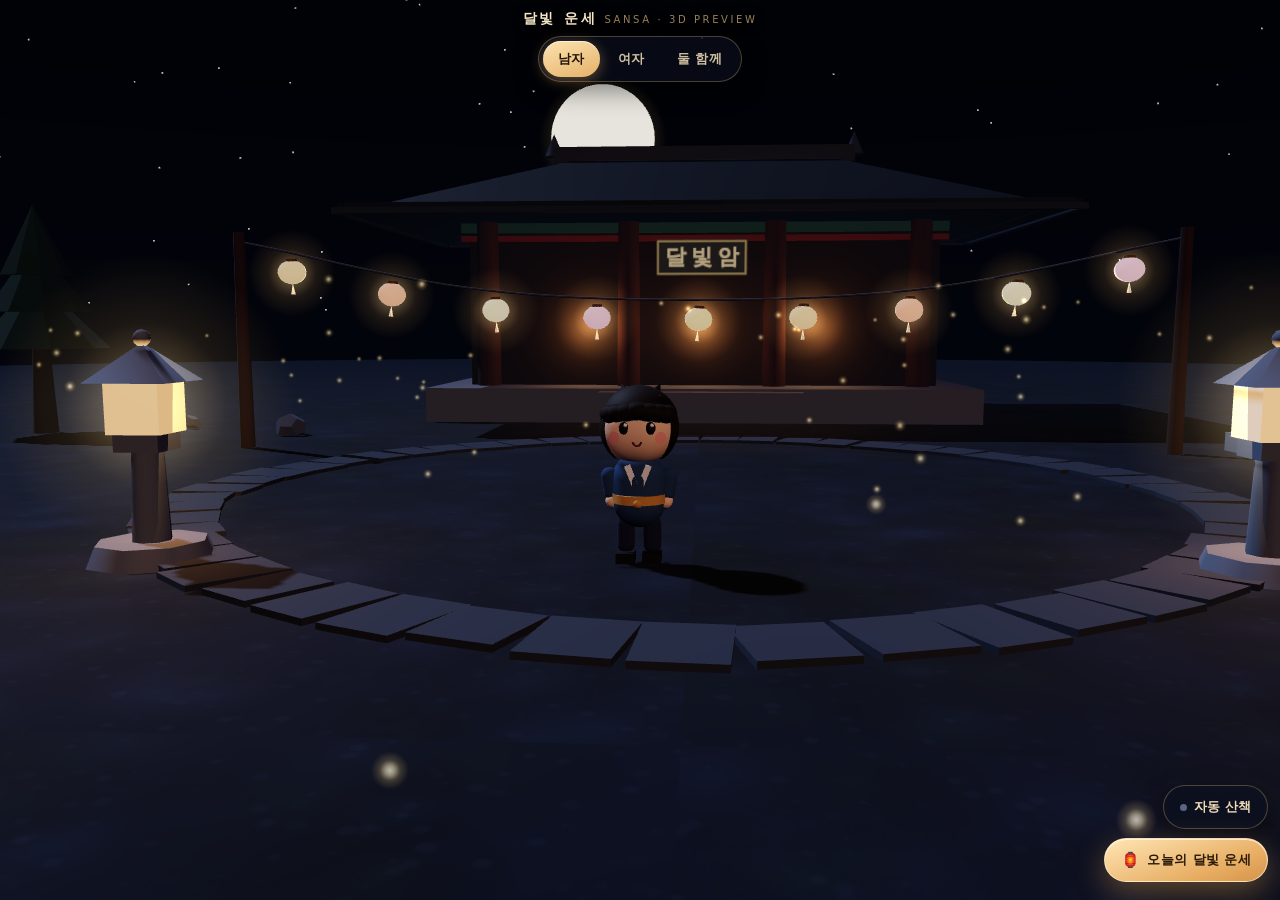
==== index.html @ 8871ae8c "석탑·석등 비율과 밝기 다듬기" ====
<!DOCTYPE html>
<html lang="ko">
<head>
<meta charset="utf-8" />
<meta name="viewport" content="width=device-width, initial-scale=1, maximum-scale=1, user-scalable=no, viewport-fit=cover" />
<meta name="theme-color" content="#070b18" />
<meta name="description" content="달빛 운세 — 고요한 산사 마당에서 남녀 캐릭터가 걷는 3D 미리보기" />
<title>🏮 달빛 운세 · 산사 마당 (3D 미리보기)</title>
<link rel="icon" href="data:image/svg+xml,%3Csvg xmlns='http://www.w3.org/2000/svg' viewBox='0 0 100 100'%3E%3Ctext y='.9em' font-size='90'%3E%F0%9F%8F%AE%3C/text%3E%3C/svg%3E" />
<style>
  :root{
    --gold:#f6d08a;
    --gold-deep:#e0a95f;
    --ink:#0a0f1e;
    --glass:rgba(12,17,32,.62);
    --line:rgba(246,208,138,.28);
  }
  *{box-sizing:border-box;-webkit-tap-highlight-color:transparent}
  html,body{height:100%;margin:0;overflow:hidden;background:#070b18;
    font-family:-apple-system,BlinkMacSystemFont,"Apple SD Gothic Neo","Malgun Gothic","Noto Sans KR",system-ui,sans-serif;
    color:#f2e8d5;user-select:none;-webkit-user-select:none;touch-action:none}
  #app{position:fixed;inset:0}
  canvas{display:block;width:100%;height:100%;outline:none}

  /* ── 로딩 ── */
  #loader{position:fixed;inset:0;display:flex;flex-direction:column;align-items:center;justify-content:center;
    gap:18px;background:radial-gradient(circle at 50% 35%,#1a2544 0%,#070b18 70%);z-index:60;transition:opacity .8s ease}
  #loader.hide{opacity:0;pointer-events:none}
  #loader .moon{width:74px;height:74px;border-radius:50%;
    background:radial-gradient(circle at 38% 34%,#fffdf2,#ffe9b8 55%,#e8c88a);
    box-shadow:0 0 40px 14px rgba(255,229,170,.35),0 0 120px 40px rgba(150,180,255,.18);
    animation:breathe 3.2s ease-in-out infinite}
  @keyframes breathe{0%,100%{transform:scale(1);opacity:.95}50%{transform:scale(1.06);opacity:1}}
  #loader p{margin:0;font-size:14px;letter-spacing:.22em;color:#d9c7a1}
  #loader small{font-size:11px;color:#7f8aa8;letter-spacing:.1em}

  /* ── 상단 바 ── */
  .topbar{position:fixed;top:0;left:0;right:0;padding:calc(10px + env(safe-area-inset-top)) 12px 0;
    display:flex;flex-direction:column;align-items:center;gap:8px;z-index:20;pointer-events:none}
  .brand{display:flex;align-items:baseline;gap:7px;font-size:14px;letter-spacing:.14em;
    color:#f7e7c6;text-shadow:0 2px 12px rgba(0,0,0,.7)}
  .brand b{font-weight:700;letter-spacing:.2em}
  .brand span{font-size:10px;letter-spacing:.26em;color:rgba(246,208,138,.62)}
  .seg{display:flex;gap:3px;padding:4px;border-radius:999px;background:var(--glass);
    border:1px solid var(--line);backdrop-filter:blur(14px);-webkit-backdrop-filter:blur(14px);
    box-shadow:0 8px 26px rgba(0,0,0,.45);pointer-events:auto}
  .seg button{appearance:none;border:0;background:transparent;color:#cdbf9f;font:inherit;font-size:13px;
    font-weight:600;letter-spacing:.02em;padding:9px 15px;border-radius:999px;cursor:pointer;
    transition:background .25s,color .25s,transform .12s;min-height:36px}
  .seg button:active{transform:scale(.96)}
  .seg button.on{background:linear-gradient(160deg,#fbe3b0,#e6b169);color:#241708;
    box-shadow:0 3px 14px rgba(240,180,106,.4),inset 0 1px 0 rgba(255,255,255,.6)}

  /* ── 우측 버튼 ── */
  .actions{position:fixed;right:12px;bottom:calc(18px + env(safe-area-inset-bottom));
    display:flex;flex-direction:column;align-items:flex-end;gap:9px;z-index:20}
  .pill{appearance:none;display:flex;align-items:center;gap:7px;border-radius:999px;
    padding:11px 16px;font:inherit;font-size:13px;font-weight:600;cursor:pointer;
    background:var(--glass);border:1px solid var(--line);color:#f0dcb8;
    backdrop-filter:blur(14px);-webkit-backdrop-filter:blur(14px);
    box-shadow:0 8px 24px rgba(0,0,0,.42);transition:transform .12s,background .25s;min-height:44px}
  .pill:active{transform:scale(.96)}
  .pill .dot{width:7px;height:7px;border-radius:50%;background:#5b6480;box-shadow:0 0 0 0 rgba(255,190,110,.5)}
  .pill.on{background:linear-gradient(160deg,rgba(120,90,40,.85),rgba(60,45,25,.85));
    border-color:rgba(255,206,128,.55);color:#ffe8bf}
  .pill.on .dot{background:#ffc271;box-shadow:0 0 10px 2px rgba(255,183,102,.75);animation:pulse 1.8s infinite}
  @keyframes pulse{50%{opacity:.45}}
  .pill.gold{background:linear-gradient(160deg,#ffe6b6,#e7ad62 70%,#d4934b);color:#2a1a07;
    border-color:rgba(255,238,205,.7);font-weight:800;letter-spacing:.03em;
    box-shadow:0 10px 30px rgba(226,160,80,.38),inset 0 1px 0 rgba(255,255,255,.65)}
  .pill.gold .ic{font-size:15px}

  /* ── 스틱 ── */
  #stick{position:fixed;left:16px;bottom:calc(20px + env(safe-area-inset-bottom));
    width:112px;height:112px;border-radius:50%;z-index:19;display:none;
    background:radial-gradient(circle,rgba(20,28,48,.55),rgba(10,14,26,.35));
    border:1px solid rgba(246,208,138,.22);backdrop-filter:blur(6px);
    touch-action:none;transition:opacity .3s}
  #stick.show{display:block}
  #stick .knob{position:absolute;left:50%;top:50%;width:48px;height:48px;margin:-24px 0 0 -24px;border-radius:50%;
    background:radial-gradient(circle at 38% 34%,#ffeccb,#d9a865);border:1px solid rgba(255,241,214,.6);
    box-shadow:0 6px 18px rgba(0,0,0,.5),0 0 22px rgba(240,190,120,.25);
    transition:transform .08s ease-out;pointer-events:none}
  #stick .lab{position:absolute;left:0;right:0;bottom:-19px;text-align:center;font-size:10px;
    letter-spacing:.14em;color:rgba(230,213,180,.5)}

  /* ── 힌트 ── */
  .hint{position:fixed;left:50%;top:calc(92px + env(safe-area-inset-top));transform:translateX(-50%);
    z-index:18;font-size:11px;letter-spacing:.02em;color:rgba(233,219,192,.62);
    background:rgba(8,12,24,.5);border:1px solid rgba(246,208,138,.13);border-radius:999px;
    padding:7px 14px;backdrop-filter:blur(8px);white-space:nowrap;pointer-events:none;
    transition:opacity .6s;max-width:90vw;overflow:hidden;text-overflow:ellipsis}
  .hint b{color:rgba(255,222,168,.9);font-weight:600}
  .hint.dim{opacity:0}

  /* ── 운세 모달 ── */
  .modal{position:fixed;inset:0;z-index:40;display:flex;align-items:center;justify-content:center;
    padding:18px;background:rgba(4,7,14,.62);backdrop-filter:blur(7px);-webkit-backdrop-filter:blur(7px);
    opacity:0;pointer-events:none;transition:opacity .35s}
  .modal.open{opacity:1;pointer-events:auto}
  .sheet{width:100%;max-width:390px;max-height:calc(100dvh - 36px);overflow-y:auto;overscroll-behavior:contain;
    border-radius:22px;padding:18px 16px calc(16px + env(safe-area-inset-bottom));
    background:linear-gradient(180deg,rgba(26,32,52,.97),rgba(11,15,27,.98));
    border:1px solid rgba(246,208,138,.3);box-shadow:0 26px 70px rgba(0,0,0,.65),inset 0 1px 0 rgba(255,255,255,.06);
    transform:translateY(16px) scale(.97);transition:transform .38s cubic-bezier(.2,.9,.25,1);touch-action:pan-y}
  .modal.open .sheet{transform:none}
  .sheet h2{margin:0;font-size:16px;letter-spacing:.1em;color:#ffe6b8;font-weight:700;text-align:center}
  .sheet .sub{margin:5px 0 14px;text-align:center;font-size:11px;letter-spacing:.16em;color:rgba(214,199,168,.55)}
  .zoo{display:grid;grid-template-columns:repeat(4,1fr);gap:7px}
  .zoo button{appearance:none;font:inherit;cursor:pointer;border-radius:13px;padding:9px 2px 8px;
    background:rgba(255,255,255,.045);border:1px solid rgba(246,208,138,.16);color:#e7d9bb;
    display:flex;flex-direction:column;align-items:center;gap:3px;transition:.2s}
  .zoo button:active{transform:scale(.95)}
  .zoo button .e{font-size:21px;line-height:1}
  .zoo button .n{font-size:11px;letter-spacing:.02em;color:#c9bb9d}
  .zoo button:hover{border-color:rgba(246,208,138,.5);background:rgba(255,215,150,.09)}

  .card{margin-top:12px;border-radius:18px;padding:20px 18px 18px;position:relative;overflow:hidden;
    background:linear-gradient(158deg,#fbf1d8,#f0dfb9 55%,#e6cfa2);color:#2a2114;
    box-shadow:0 16px 40px rgba(0,0,0,.5),inset 0 0 0 1px rgba(255,255,255,.6);display:none}
  .card.show{display:block;animation:cardIn .55s cubic-bezier(.2,.9,.25,1)}
  @keyframes cardIn{from{opacity:0;transform:translateY(14px) rotateX(8deg)}to{opacity:1;transform:none}}
  .card::after{content:"";position:absolute;inset:6px;border:1px solid rgba(120,88,40,.28);border-radius:13px;pointer-events:none}
  .card .moonmark{position:absolute;right:-16px;top:-18px;width:96px;height:96px;border-radius:50%;
    background:radial-gradient(circle at 40% 36%,rgba(255,250,230,.95),rgba(246,206,140,.35) 60%,transparent 70%)}
  .card .zodiac{font-size:33px;line-height:1;filter:drop-shadow(0 3px 5px rgba(120,80,30,.25))}
  .card .zname{font-size:13px;letter-spacing:.18em;color:#7a5a28;margin-top:6px;font-weight:700}
  .card .date{font-size:10px;letter-spacing:.14em;color:#9a7c4a;margin-top:2px}
  .card .line{font-size:16px;line-height:1.65;margin:14px 0 0;font-weight:700;letter-spacing:-.01em;word-break:keep-all}
  .card .advice{font-size:12px;line-height:1.7;margin:10px 0 0;color:#5b4a30;word-break:keep-all}
  .card .meta{display:flex;gap:8px;margin-top:15px;padding-top:12px;border-top:1px dashed rgba(120,88,40,.3);font-size:11px;color:#6b562f}
  .card .meta span{flex:1}
  .card .meta b{display:block;font-size:12px;color:#3a2c15;margin-top:2px;font-weight:700}
  .sheet .row{display:flex;gap:8px;margin-top:14px}
  .sheet .row button{flex:1;appearance:none;font:inherit;font-size:13px;font-weight:700;cursor:pointer;
    border-radius:12px;padding:12px;min-height:44px;transition:.15s}
  .sheet .row button:active{transform:scale(.97)}
  .btn-ghost{background:rgba(255,255,255,.06);border:1px solid rgba(246,208,138,.25);color:#e9d8b6}
  .btn-primary{background:linear-gradient(160deg,#ffe4b0,#e3a95d);border:1px solid rgba(255,240,210,.6);color:#2a1a07}

  .toast{position:fixed;left:50%;top:calc(132px + env(safe-area-inset-top));transform:translate(-50%,-8px);
    z-index:30;padding:9px 16px;border-radius:999px;font-size:12px;letter-spacing:.04em;
    background:rgba(18,24,42,.9);border:1px solid rgba(246,208,138,.3);color:#ffe6b8;
    opacity:0;transition:.35s;pointer-events:none;white-space:nowrap}
  .toast.show{opacity:1;transform:translate(-50%,0)}

  @media (max-height:560px){
    .brand{display:none}
    #stick{width:96px;height:96px}
  }
  @media (max-width:360px){
    .seg button{padding:9px 11px;font-size:12px}
    .pill{padding:10px 13px;font-size:12px}
  }
</style>
</head>
<body>
<div id="app"></div>

<div id="loader">
  <div class="moon"></div>
  <p>달빛을 밝히는 중</p>
  <small>산사 마당 · 3D 미리보기</small>
</div>

<div class="topbar">
  <div class="brand"><b>달빛 운세</b><span>SANSA · 3D PREVIEW</span></div>
  <div class="seg" id="seg">
    <button data-mode="boy" class="on">남자</button>
    <button data-mode="girl">여자</button>
    <button data-mode="both">둘 함께</button>
  </div>
</div>

<div class="actions">
  <button class="pill" id="strollBtn"><span class="dot"></span><span>자동 산책</span></button>
  <button class="pill gold" id="fortuneBtn"><span class="ic">🏮</span><span>오늘의 달빛 운세</span></button>
</div>

<div id="stick"><div class="knob"></div><div class="lab">이동</div></div>
<div class="hint" id="hint"><b>바닥</b>을 눌러 걸어가기 · <b>드래그</b>로 시점 · <b>WASD</b></div>
<div class="toast" id="toast"></div>

<div class="modal" id="modal">
  <div class="sheet" id="sheet">
    <h2>🏮 오늘의 달빛 운세</h2>
    <div class="sub" id="modalSub">띠를 고르면 달빛이 한 줄을 건넵니다</div>
    <div class="zoo" id="zoo"></div>
    <div class="card" id="card">
      <div class="moonmark"></div>
      <div class="zodiac" id="cZodiac">🐭</div>
      <div class="zname" id="cName">쥐띠</div>
      <div class="date" id="cDate"></div>
      <p class="line" id="cLine"></p>
      <p class="advice" id="cAdvice"></p>
      <div class="meta">
        <span>행운의 색<b id="cColor">은빛</b></span>
        <span>행운의 숫자<b id="cNum">7</b></span>
        <span>달빛 기운<b id="cPower">★★★☆☆</b></span>
      </div>
    </div>
    <div class="row">
      <button class="btn-ghost" id="closeBtn">닫기</button>
      <button class="btn-primary" id="againBtn">다시 뽑기</button>
    </div>
  </div>
</div>

<script type="module" src="./app.js?v=12"></script>
</body>
</html>
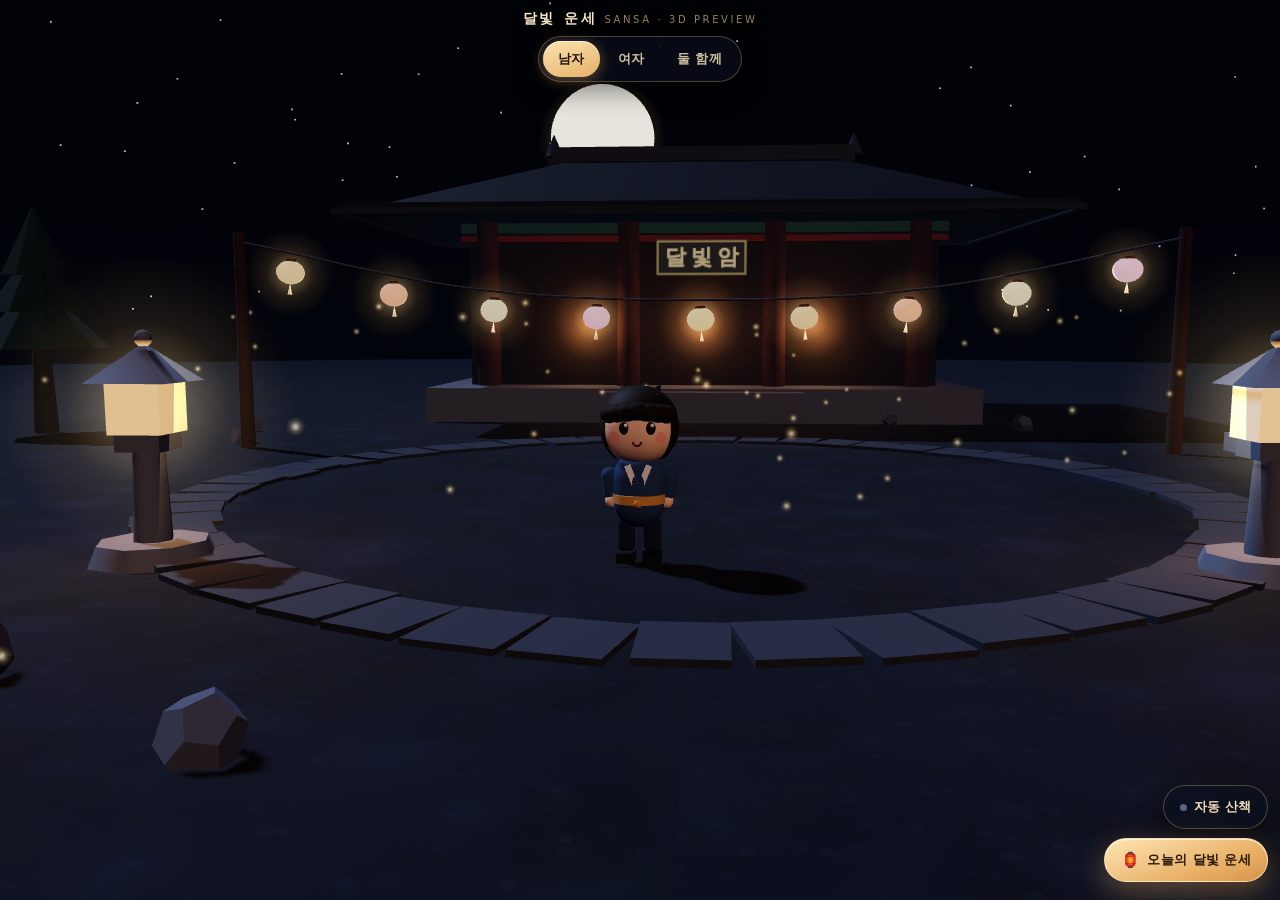
==== commit 595c5a87: "미리보기 확인용 디버그 훅 확장" ====
--- a/index.html
+++ b/index.html
@@ -206,6 +206,6 @@
   </div>
 </div>
 
-<script type="module" src="./app.js?v=12"></script>
+<script type="module" src="./app.js?v=13"></script>
 </body>
 </html>
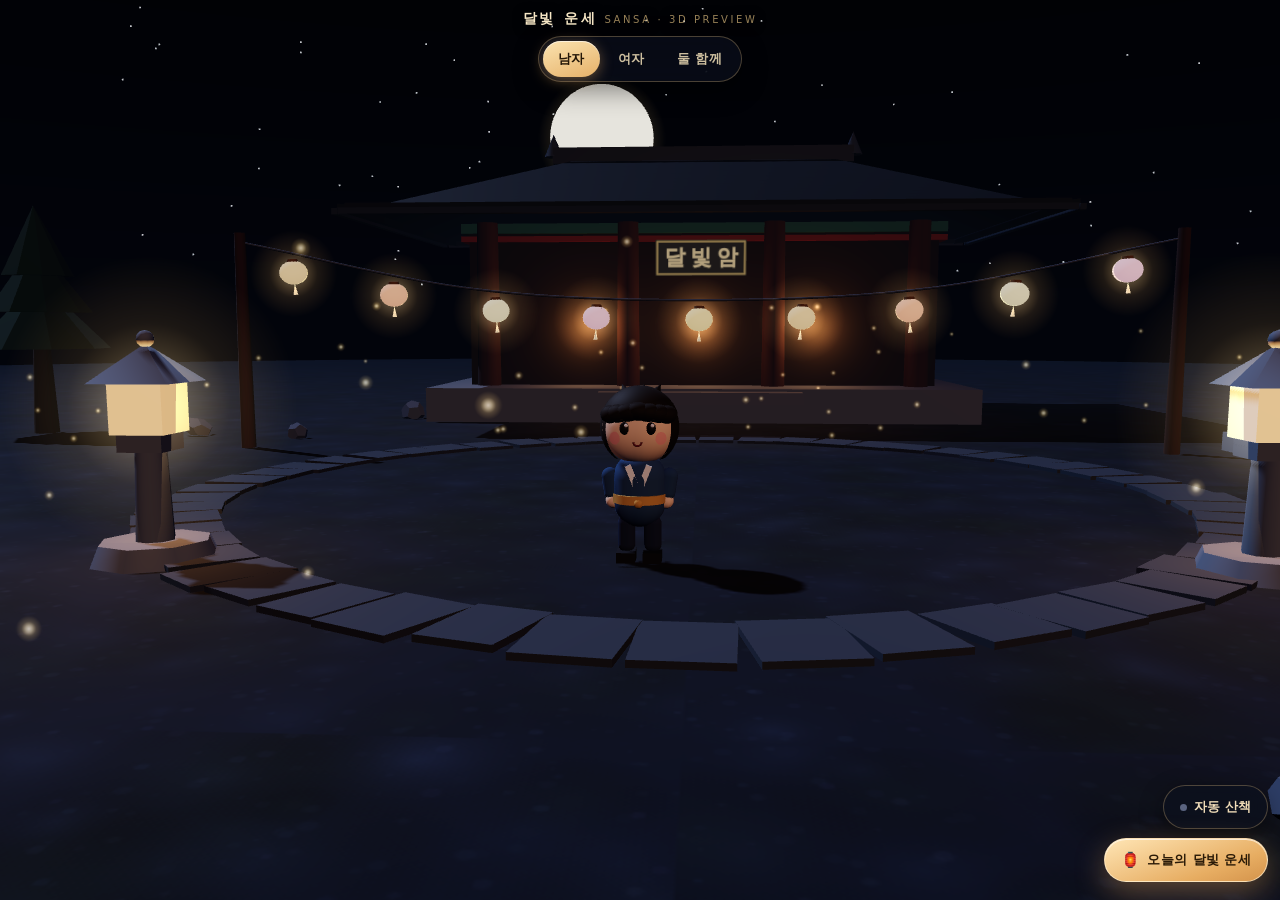
==== commit 3de9cea7: "닫힌 모달·로더 접근성 정리" ====
--- a/index.html
+++ b/index.html
@@ -96,8 +96,8 @@
   /* ── 운세 모달 ── */
   .modal{position:fixed;inset:0;z-index:40;display:flex;align-items:center;justify-content:center;
     padding:18px;background:rgba(4,7,14,.62);backdrop-filter:blur(7px);-webkit-backdrop-filter:blur(7px);
-    opacity:0;pointer-events:none;transition:opacity .35s}
-  .modal.open{opacity:1;pointer-events:auto}
+    opacity:0;visibility:hidden;pointer-events:none;transition:opacity .35s,visibility .35s}
+  .modal.open{opacity:1;visibility:visible;pointer-events:auto}
   .sheet{width:100%;max-width:390px;max-height:calc(100dvh - 36px);overflow-y:auto;overscroll-behavior:contain;
     border-radius:22px;padding:18px 16px calc(16px + env(safe-area-inset-bottom));
     background:linear-gradient(180deg,rgba(26,32,52,.97),rgba(11,15,27,.98));
@@ -206,6 +206,6 @@
   </div>
 </div>
 
-<script type="module" src="./app.js?v=13"></script>
+<script type="module" src="./app.js?v=14"></script>
 </body>
 </html>
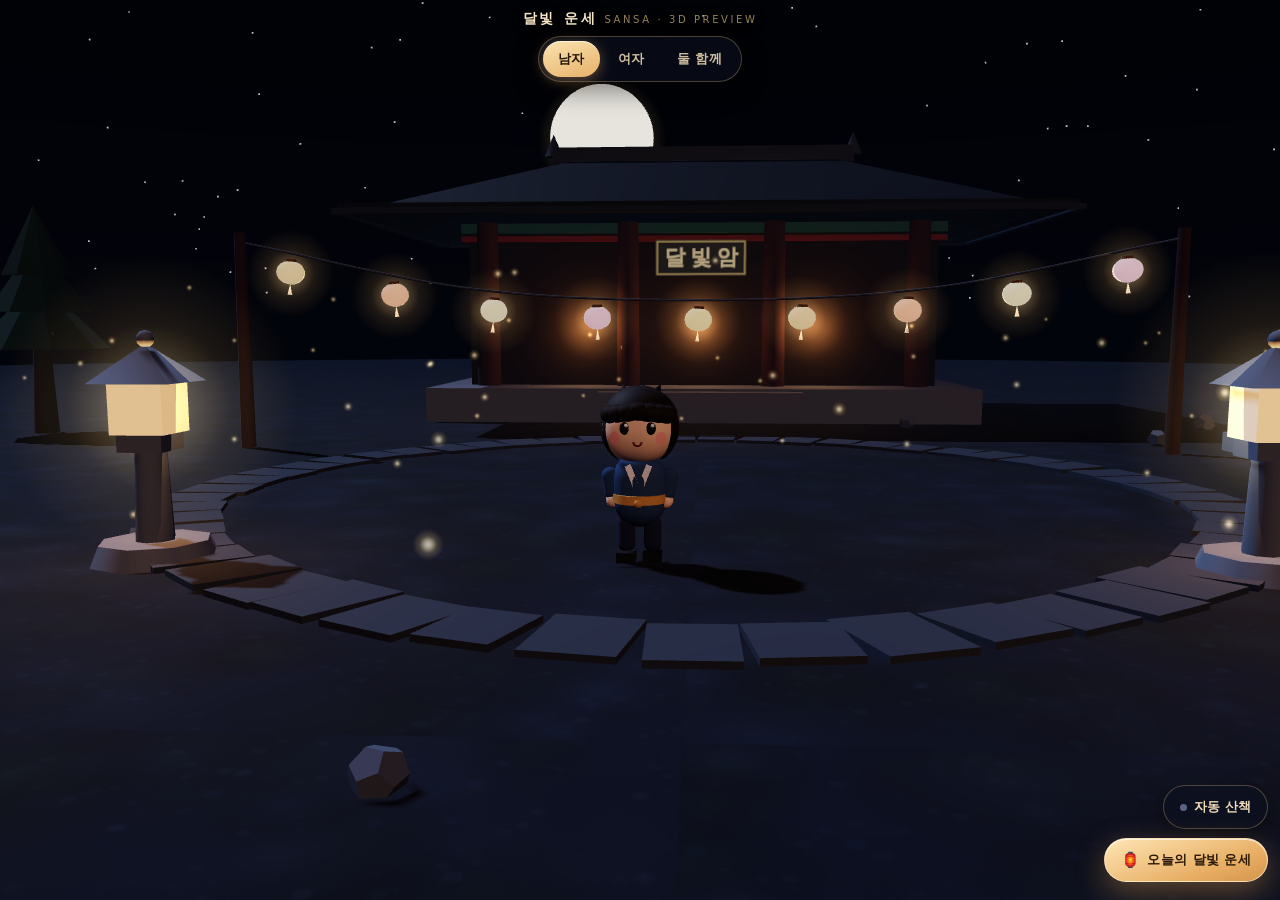
==== commit 92e0e81a: "여자 캐릭터 소매 색과 팔 각도 조정" ====
--- a/index.html
+++ b/index.html
@@ -206,6 +206,6 @@
   </div>
 </div>
 
-<script type="module" src="./app.js?v=14"></script>
+<script type="module" src="./app.js?v=15"></script>
 </body>
 </html>
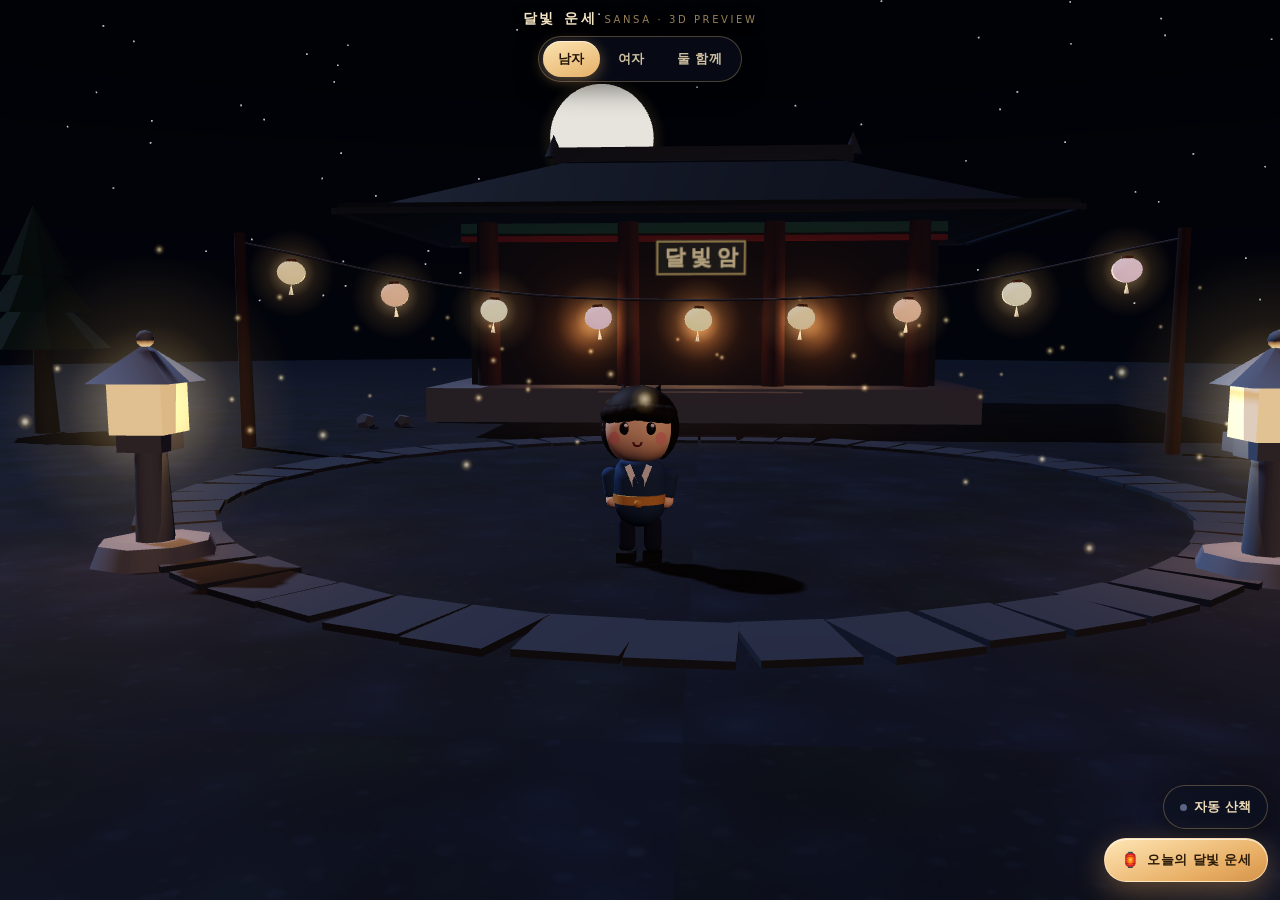
==== commit 6ddf29f9: "카메라 충돌: 석등·석탑·법당을 뚫지 않게" ====
--- a/index.html
+++ b/index.html
@@ -206,6 +206,6 @@
   </div>
 </div>
 
-<script type="module" src="./app.js?v=15"></script>
+<script type="module" src="./app.js?v=16"></script>
 </body>
 </html>
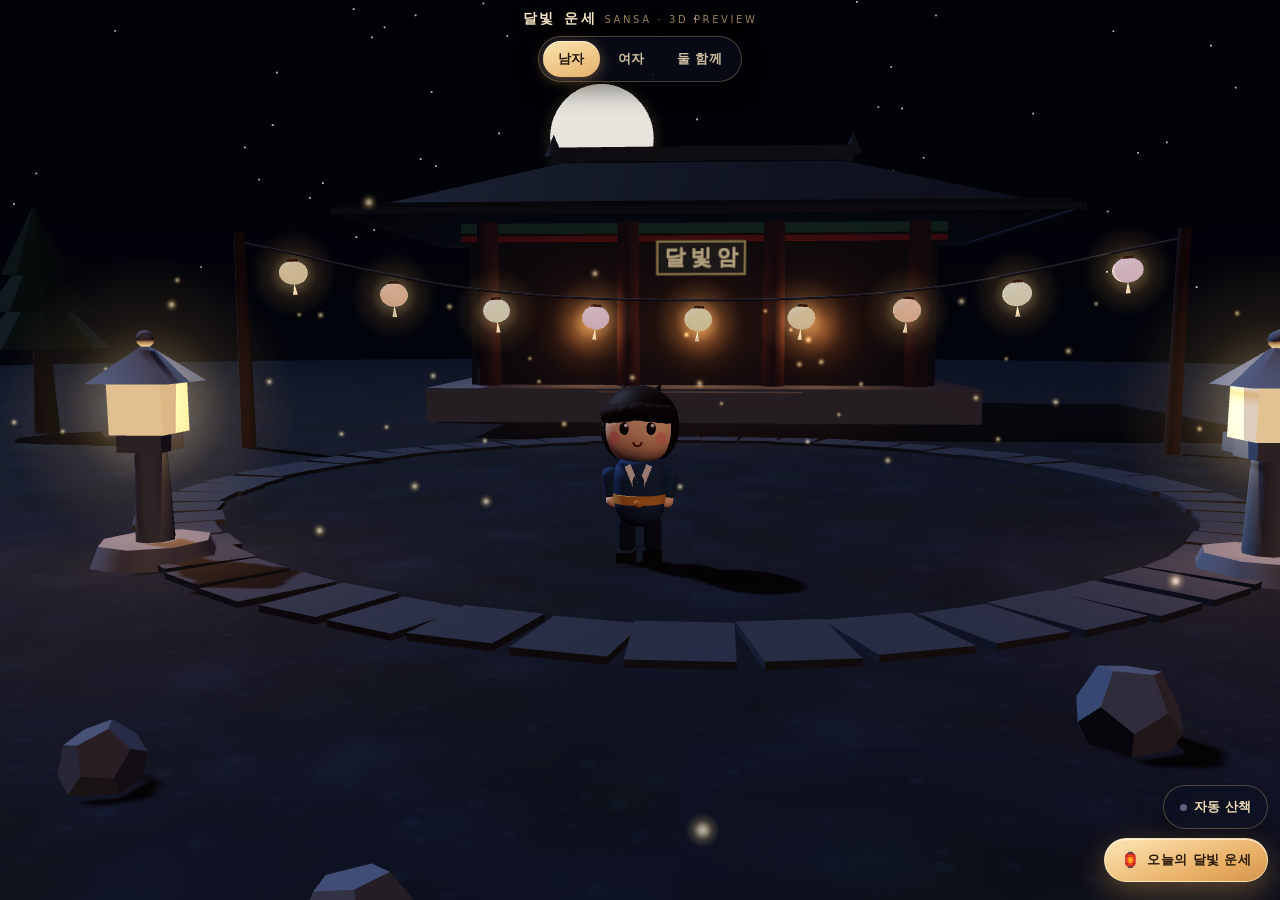
==== commit 2fd5aa60: "여자 캐릭터 뒷머리 정리, 모바일 확인 페이지 제거" ====
--- a/index.html
+++ b/index.html
@@ -206,6 +206,6 @@
   </div>
 </div>
 
-<script type="module" src="./app.js?v=16"></script>
+<script type="module" src="./app.js?v=17"></script>
 </body>
 </html>
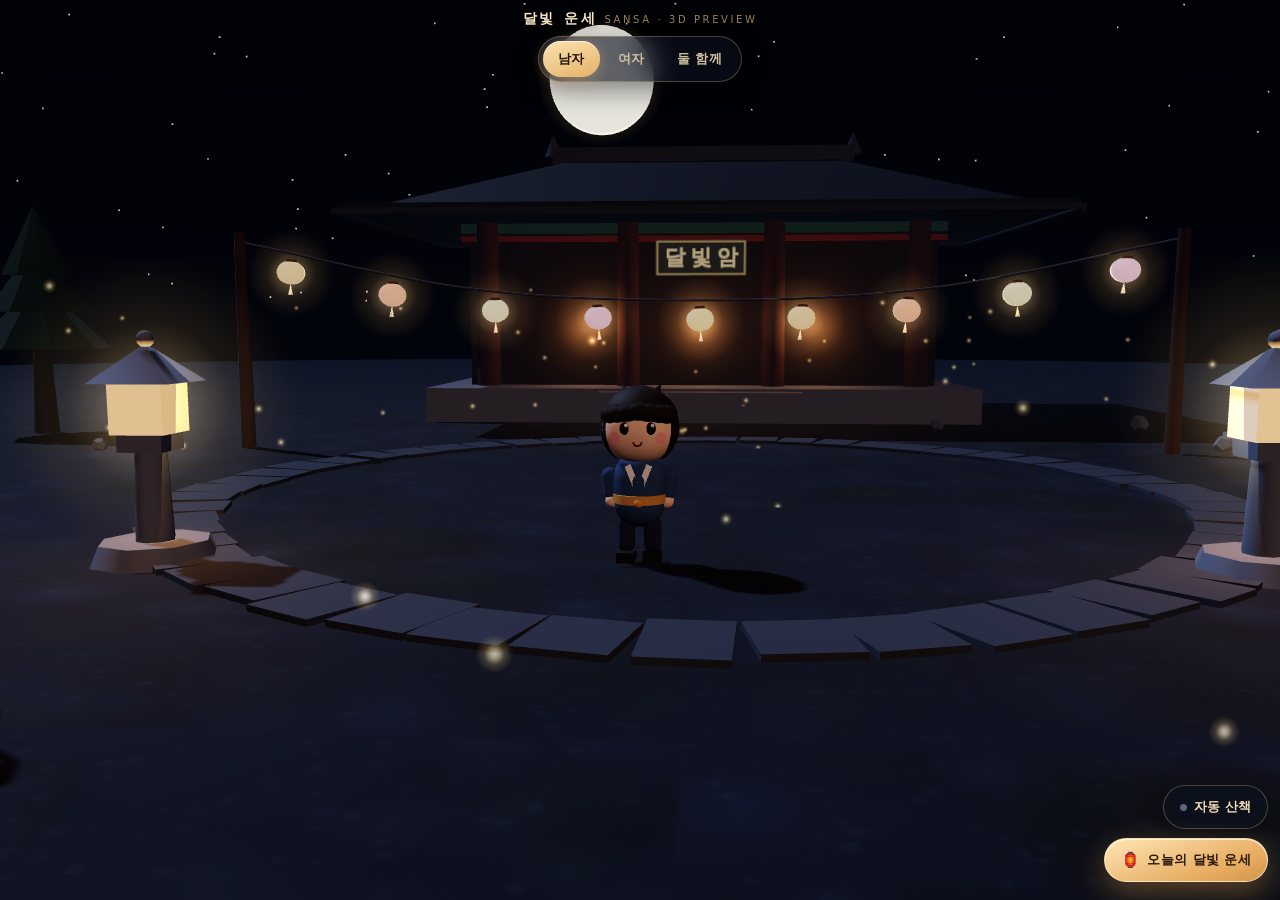
==== commit dd628156: "보름달을 지붕 위로 올림" ====
--- a/index.html
+++ b/index.html
@@ -206,6 +206,6 @@
   </div>
 </div>
 
-<script type="module" src="./app.js?v=17"></script>
+<script type="module" src="./app.js?v=18"></script>
 </body>
 </html>
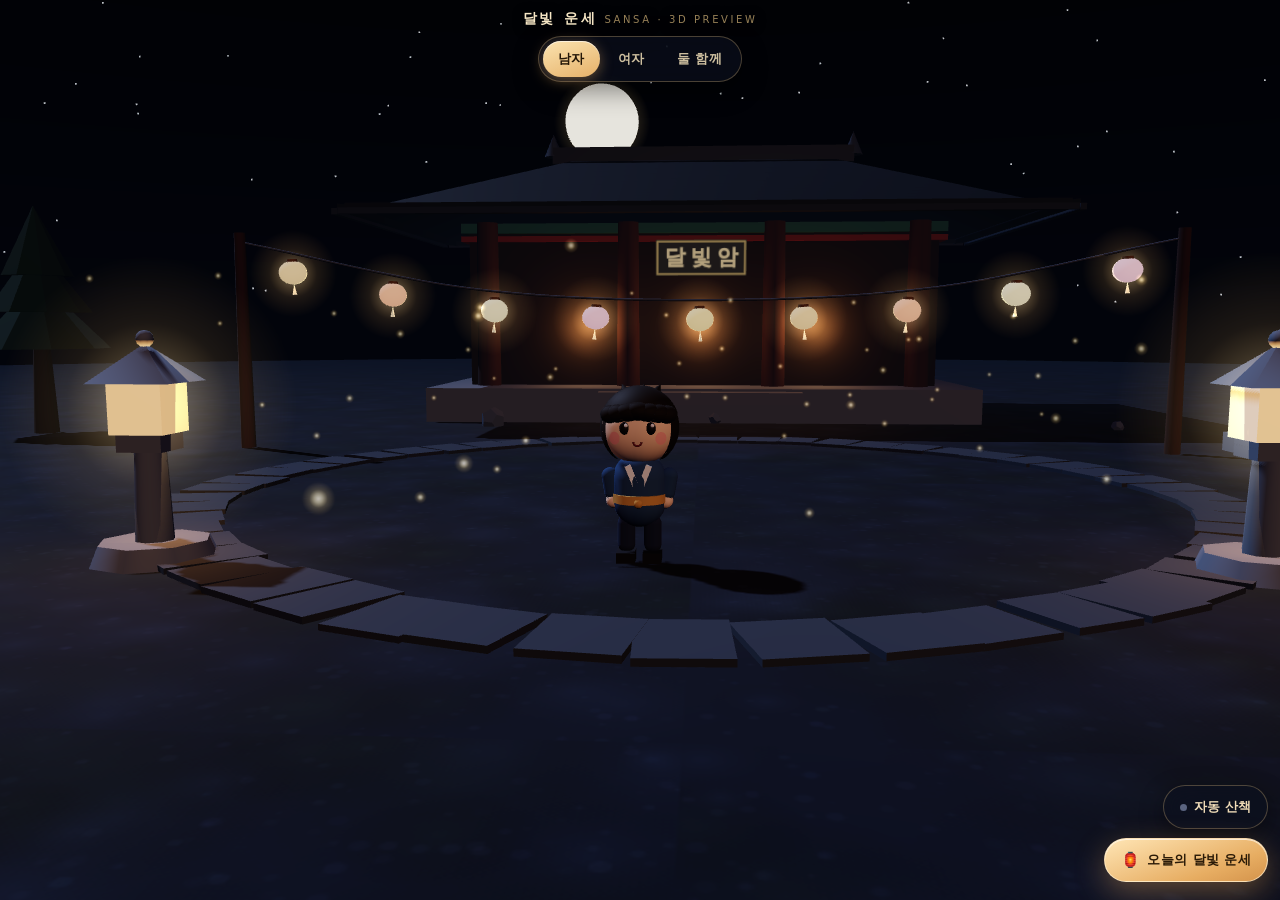
==== commit 7de84d1e: "보름달 크기를 줄여 지붕 위 여백에 맞춤" ====
--- a/index.html
+++ b/index.html
@@ -206,6 +206,6 @@
   </div>
 </div>
 
-<script type="module" src="./app.js?v=18"></script>
+<script type="module" src="./app.js?v=19"></script>
 </body>
 </html>
